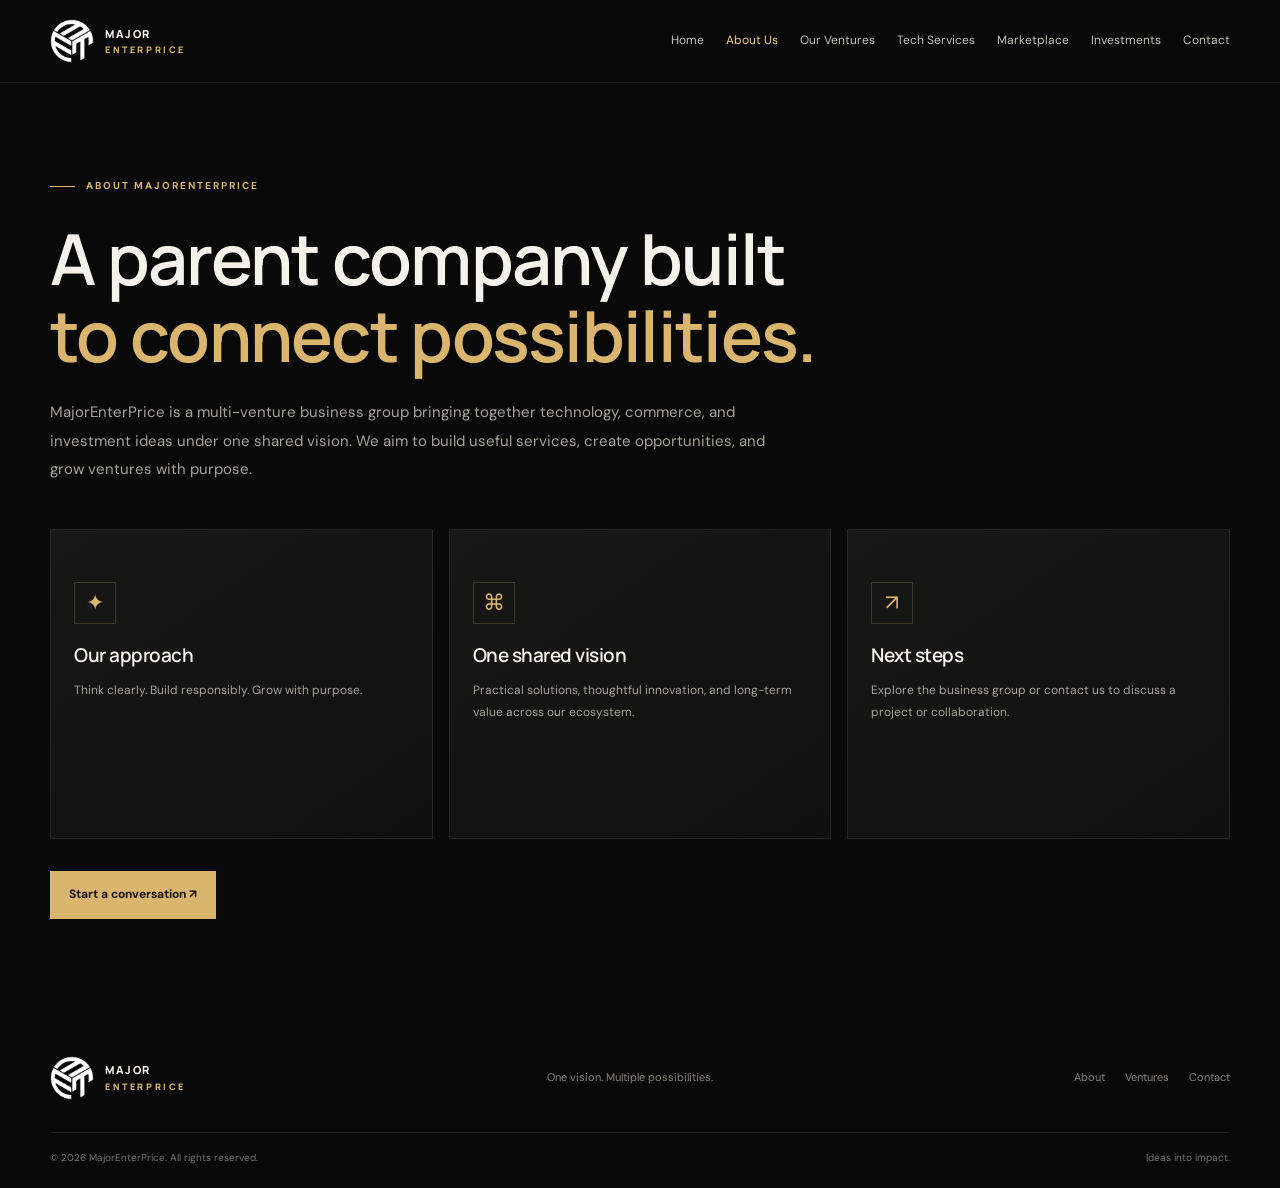
==== about.html @ 290b6eb0 "Initial commit: MajorEnterPrice website with logo" ====
<!doctype html><html lang="en"><head><meta charset="utf-8"><meta name="viewport" content="width=device-width, initial-scale=1"><title>About | MajorEnterPrice</title><link rel="icon" type="image/png" href="assets/images/favicon.png"><link rel="apple-touch-icon" href="assets/images/apple-touch-icon.png"><link rel="stylesheet" href="css/style.css"><script src="js/main.js" defer></script></head><body><header class="site-header"><div class="container nav-wrap"><a class="brand" href="index.html"><img class="brand-logo" src="assets/images/logo.png" alt="MajorEnterPrice logo" width="44" height="44"><span class="brand-name">MAJOR<span>ENTERPRICE</span></span></a><button class="menu-toggle" aria-label="Open navigation" aria-expanded="false"><i></i><i></i><i></i></button><nav class="main-nav"><a  href="index.html">Home</a><a class="active" href="about.html">About Us</a><a  href="ventures.html">Our Ventures</a><a  href="tech-services.html">Tech Services</a><a  href="marketplace.html">Marketplace</a><a  href="investments.html">Investments</a><a  href="contact.html">Contact</a></nav></div></header><main><section class="section inner-page"><div class="container"><p class="eyebrow"><span></span>ABOUT MAJORENTERPRICE</p><h1>A parent company built<br><em>to connect possibilities.</em></h1><p class="page-desc">MajorEnterPrice is a multi-venture business group bringing together technology, commerce, and investment ideas under one shared vision. We aim to build useful services, create opportunities, and grow ventures with purpose.</p><div class="venture-grid subgrid"><article class="venture-card"><div class="symbol">✦</div><h3>Our approach</h3><p>Think clearly. Build responsibly. Grow with purpose.</p></article><article class="venture-card"><div class="symbol">⌘</div><h3>One shared vision</h3><p>Practical solutions, thoughtful innovation, and long-term value across our ecosystem.</p></article><article class="venture-card"><div class="symbol">↗</div><h3>Next steps</h3><p>Explore the business group or contact us to discuss a project or collaboration.</p></article></div><div class="page-cta"><a class="button button-gold" href="contact.html">Start a conversation ↗</a></div></div></section></main><footer class="site-footer"><div class="container footer-top"><a class="brand" href="index.html"><img class="brand-logo" src="assets/images/logo.png" alt="MajorEnterPrice logo" width="44" height="44"><span class="brand-name">MAJOR<span>ENTERPRICE</span></span></a><p>One vision. Multiple possibilities.</p><div class="footer-links"><a href="about.html">About</a><a href="ventures.html">Ventures</a><a href="contact.html">Contact</a></div></div><div class="container footer-bottom"><span>© <span id="year"></span> MajorEnterPrice. All rights reserved.</span><span>Ideas into impact.</span></div></footer></body></html>
---- css/style.css ----
@import url('https://fonts.googleapis.com/css2?family=DM+Sans:wght@400;500;600;700&family=Manrope:wght@400;500;600;700;800&display=swap');
:root{--bg:#090909;--panel:#111110;--gold:#d9b56d;--bright:#f0d18b;--text:#f5f2eb;--muted:#a6a39a;--line:rgba(232,207,151,.18);--max:1180px}
*{box-sizing:border-box;margin:0;padding:0}html{scroll-behavior:smooth}body{background:var(--bg);color:var(--text);font-family:'DM Sans',sans-serif;line-height:1.6}a{color:inherit;text-decoration:none}.container{width:min(var(--max),calc(100% - 48px));margin:auto}
.site-header{position:sticky;top:0;z-index:10;background:rgba(9,9,9,.9);backdrop-filter:blur(16px);border-bottom:1px solid #ffffff12}.nav-wrap{height:82px;display:flex;align-items:center;justify-content:space-between;gap:24px}.brand{display:flex;align-items:center;gap:11px;flex-shrink:0}.brand-mark{font:800 25px Manrope,sans-serif;letter-spacing:-2px}.brand-mark span{color:var(--gold)}.brand-name{font:800 11px Manrope,sans-serif;letter-spacing:1.6px;line-height:1.3}.brand-name span{display:block;color:var(--gold);font-size:9px;letter-spacing:2.6px;margin-top:3px}.main-nav{display:flex;align-items:center;gap:22px;font-size:12px;color:#c5c2b9}.main-nav a:hover,.main-nav .active{color:var(--bright)}.nav-contact{border:1px solid var(--line);padding:10px 14px;color:var(--text)}.menu-toggle{display:none}
.hero{position:relative;overflow:hidden;border-bottom:1px solid #ffffff0d}.hero-grid{position:relative;display:grid;grid-template-columns:1.05fr .95fr;align-items:center;gap:20px;padding-top:70px;padding-bottom:45px}.hero-copy{max-width:620px}.eyebrow{display:flex;align-items:center;gap:11px;color:var(--gold);font-size:10px;font-weight:700;letter-spacing:2px}.eyebrow>span{display:inline-block;width:25px;height:1px;background:var(--gold)}h1,h2,h3{font-family:Manrope,sans-serif;letter-spacing:-1.7px}h1{font-size:clamp(44px,5.5vw,72px);line-height:1.09;font-weight:600;margin:26px 0 24px}h1 em,h2 em{font-style:normal;color:var(--gold)}.hero-intro{max-width:510px;color:#b5b2aa;font-size:15px;line-height:1.9}.hero-actions{display:flex;align-items:center;gap:27px;flex-wrap:wrap;margin-top:32px}.button{min-height:48px;display:inline-flex;align-items:center;justify-content:center;gap:24px;padding:0 19px;font-size:12px;font-weight:700;transition:.2s}.button:hover{transform:translateY(-2px)}.button-gold{background:var(--gold);color:#17130a}.button-gold:hover{background:var(--bright)}.button b,.text-link b{font-size:17px}.text-link{font-size:12px;font-weight:600;color:#e3dfd5}.text-link b{color:var(--gold);margin-left:8px}.hero-proof{display:flex;align-items:center;gap:13px;margin-top:58px}.hero-proof>span{width:36px;height:36px;border:1px solid var(--line);display:grid;place-items:center;color:var(--gold);font-size:17px}.hero-proof p{font-size:12px}.hero-proof small{color:var(--muted);font-size:11px}.hero-art{position:relative;min-height:440px;display:grid;place-items:center}.hero-art:before{content:'';position:absolute;width:310px;height:310px;border-radius:50%;background:#c5972e19;filter:blur(65px)}.orbit{position:absolute;border:1px solid #dab46759;border-radius:50%;transform:rotate(-27deg)}.outer{width:360px;height:360px}.inner{width:255px;height:255px;transform:rotate(40deg);border-color:#dab46740}.core{position:relative;z-index:1;width:150px;height:150px;display:grid;place-items:center;border:1px solid var(--gold);background:linear-gradient(145deg,#292217,#0a0a09 72%);box-shadow:0 0 75px #d3a64d1f;transform:rotate(45deg);font:800 48px Manrope,sans-serif;letter-spacing:-6px;color:var(--gold)}.core:first-letter{transform:rotate(-45deg)}.core i{position:absolute;right:-8px;top:-8px;width:17px;height:17px;background:var(--gold);border:4px solid var(--bg);border-radius:50%}.art-label{position:absolute;font-size:9px;letter-spacing:2px;color:#e4d4ad}.art-label.top{top:45px;right:18px}.art-label.bottom{bottom:43px;left:6px}.art-label b{margin-left:12px;color:var(--gold)}.spark{position:absolute;width:8px;height:8px;border:1px solid var(--gold);transform:rotate(45deg)}.s1{top:112px;left:70px}.s2{bottom:115px;right:48px}.glow{position:absolute;width:240px;height:240px;left:28%;top:-70px;border-radius:50%;background:#b8892e12;filter:blur(80px)}.hero-bottom{display:flex;align-items:center;gap:18px;padding-bottom:23px;color:#79776f;font-size:9px;letter-spacing:2px}.hero-bottom i{height:1px;background:#ffffff20;flex:1}
.section{padding:105px 0}.intro-grid{display:grid;grid-template-columns:1fr 1fr;gap:90px}h2{font-size:clamp(34px,4vw,49px);line-height:1.17;font-weight:600;margin-top:22px}.intro-text{padding-top:29px}.intro-text p,.body-copy{font-size:13px;color:var(--muted);line-height:1.9;margin-bottom:19px}.intro-text .lead{font-size:17px;color:#e2dfd6;line-height:1.8}.intro-text .text-link{display:inline-block;margin-top:9px}.ventures{background:#0e0e0d;border-block:1px solid #ffffff0a}.section-heading{display:flex;justify-content:space-between;align-items:flex-end;gap:25px;margin-bottom:43px}.section-heading>.text-link{margin-bottom:8px}.venture-grid{display:grid;grid-template-columns:repeat(3,1fr);gap:16px}.venture-card{min-height:310px;padding:25px 23px 22px;background:linear-gradient(145deg,#171715,#10100f);border:1px solid #ffffff14;display:flex;flex-direction:column;transition:.25s}.venture-card:hover{border-color:#d9b56d8c;transform:translateY(-4px)}.card-top{display:flex;justify-content:space-between;color:#8f8c83;font-size:9px;letter-spacing:1.4px}.card-top b{color:var(--gold);font-size:17px}.symbol{margin:27px 0 16px;width:42px;height:42px;border:1px solid var(--line);display:grid;place-items:center;color:var(--gold);font-size:22px}.venture-card h3{font-size:19px;letter-spacing:-.5px;font-weight:600;margin-bottom:10px}.venture-card p{color:var(--muted);font-size:12px;line-height:1.8}.card-link{display:flex;justify-content:space-between;margin-top:auto;padding-top:25px;font-size:11px;color:#e7dfcc}.card-link b{color:var(--gold);font-size:17px;font-weight:400}.note{font-size:10px;color:#77756e;line-height:1.7;margin-top:19px;max-width:850px}.statement{background:linear-gradient(110deg,#17140d,#0e0e0c 60%);border-block:1px solid var(--line);padding:75px 0}.statement .container{max-width:900px}.quote{font:65px Georgia,serif;line-height:.8;color:var(--gold)}.statement p{font:600 clamp(24px,3.5vw,39px)/1.45 Manrope,sans-serif;letter-spacing:-1px;margin:14px 0 36px}.statement p em{color:#b9b4a6}.statement-foot{display:flex;align-items:center;gap:16px;font-size:9px;letter-spacing:1.8px;color:#8e897d}.statement-foot i{height:1px;width:70px;background:var(--gold);opacity:.6}.services-grid{display:grid;grid-template-columns:.9fr 1.1fr;gap:95px}.body-copy{max-width:410px;margin:23px 0 27px}.button-outline{border:1px solid var(--line);color:var(--text)}.button-outline b{color:var(--gold)}.service-list{border-top:1px solid var(--line)}.service-list a{display:grid;grid-template-columns:38px 1fr 20px;align-items:center;gap:12px;min-height:59px;border-bottom:1px solid var(--line);font-size:13px;transition:.2s}.service-list a:hover{padding-left:8px;color:var(--bright)}.service-list a span{color:#77746c;font-size:10px}.service-list a b{font-size:16px;color:var(--gold);font-weight:400}.cta{padding:66px 0;background:#17140d;border-top:1px solid var(--line)}.cta-inner{display:flex;align-items:center;justify-content:space-between;gap:30px}.cta h2{font-size:36px;margin-top:15px}.cta-inner>div>p:last-child{font-size:12px;color:var(--muted);margin-top:11px}.site-footer{background:#080808}.footer-top{display:flex;align-items:center;justify-content:space-between;gap:25px;padding:32px 0;border-bottom:1px solid #ffffff17}.footer-top>p,.footer-links{font-size:11px;color:#88857c}.footer-links{display:flex;gap:20px}.footer-links a:hover{color:var(--gold)}.footer-bottom{display:flex;justify-content:space-between;padding:17px 0 22px;color:#77746d;font-size:10px}
@media(max-width:1050px){.main-nav{gap:12px;font-size:11px}.nav-wrap{gap:14px}.brand-name{font-size:10px}.hero-art{transform:scale(.9)}.services-grid{gap:50px}}
@media(max-width:850px){.menu-toggle{display:flex;flex-direction:column;gap:5px;padding:10px;background:none;border:0;cursor:pointer}.menu-toggle i{width:23px;height:2px;background:var(--gold);display:block}.main-nav{display:none;position:absolute;top:81px;left:0;right:0;background:#0c0c0b;border-bottom:1px solid var(--line);padding:18px 24px 24px;flex-direction:column;align-items:stretch;gap:0}.main-nav.open{display:flex}.main-nav a{padding:12px 0;border-bottom:1px solid #ffffff0f}.main-nav .nav-contact{margin-top:12px;padding:12px}.hero-grid{grid-template-columns:1fr;padding-top:62px}.hero-art{min-height:350px;transform:none}.intro-grid,.services-grid{grid-template-columns:1fr;gap:24px}.intro-text{padding-top:0}.venture-grid{grid-template-columns:1fr 1fr}.services-grid{gap:45px}.section{padding:78px 0}}
@media(max-width:560px){.container{width:calc(100% - 36px)}.nav-wrap{height:72px}.main-nav{top:71px}.brand-mark{font-size:23px}.brand-name{font-size:9px}.brand-name span{font-size:8px}.hero-grid{padding-top:49px;padding-bottom:24px}.hero-intro{font-size:13px}.hero-actions{align-items:flex-start;flex-direction:column;gap:19px}.hero-proof{margin-top:38px}.hero-art{min-height:300px}.outer{width:260px;height:260px}.inner{width:190px;height:190px}.core{width:120px;height:120px;font-size:39px}.art-label.top{right:0;top:24px}.art-label.bottom{left:0;bottom:24px}.s1{left:15px}.s2{right:15px}.hero-bottom{font-size:8px;gap:9px;letter-spacing:1px}.section{padding:66px 0}h2{font-size:34px}.section-heading{align-items:flex-start;flex-direction:column}.venture-grid{grid-template-columns:1fr}.venture-card{min-height:280px}.statement{padding:57px 0}.statement-foot{font-size:8px;letter-spacing:1px;gap:10px}.statement-foot i{width:35px}.cta-inner{align-items:flex-start;flex-direction:column}.cta h2{font-size:32px}.footer-top{align-items:flex-start;flex-direction:column}.footer-links{flex-wrap:wrap}.footer-bottom{font-size:9px;gap:15px;flex-wrap:wrap}}

.inner-page{min-height:68vh;padding-top:95px}.inner-page h1{max-width:850px}.page-desc{max-width:730px;color:var(--muted);line-height:1.9;font-size:15px;margin-top:25px}.subgrid{margin-top:45px}.page-cta{margin-top:32px}.contact-form{max-width:640px;margin-top:40px;display:flex;flex-direction:column;gap:10px;background:#111110;border:1px solid var(--line);padding:25px}.contact-form label{font-size:11px;color:#d7d1c4;margin-top:5px}.contact-form input,.contact-form textarea{width:100%;border:1px solid #ffffff20;background:#090909;color:var(--text);padding:13px;font:inherit;font-size:12px}.contact-form button{border:0;margin-top:10px;align-self:flex-start;cursor:pointer}

/* Brand logo */
.brand-logo{width:44px;height:44px;object-fit:contain;display:block}
@media(max-width:560px){.brand-logo{width:38px;height:38px}}
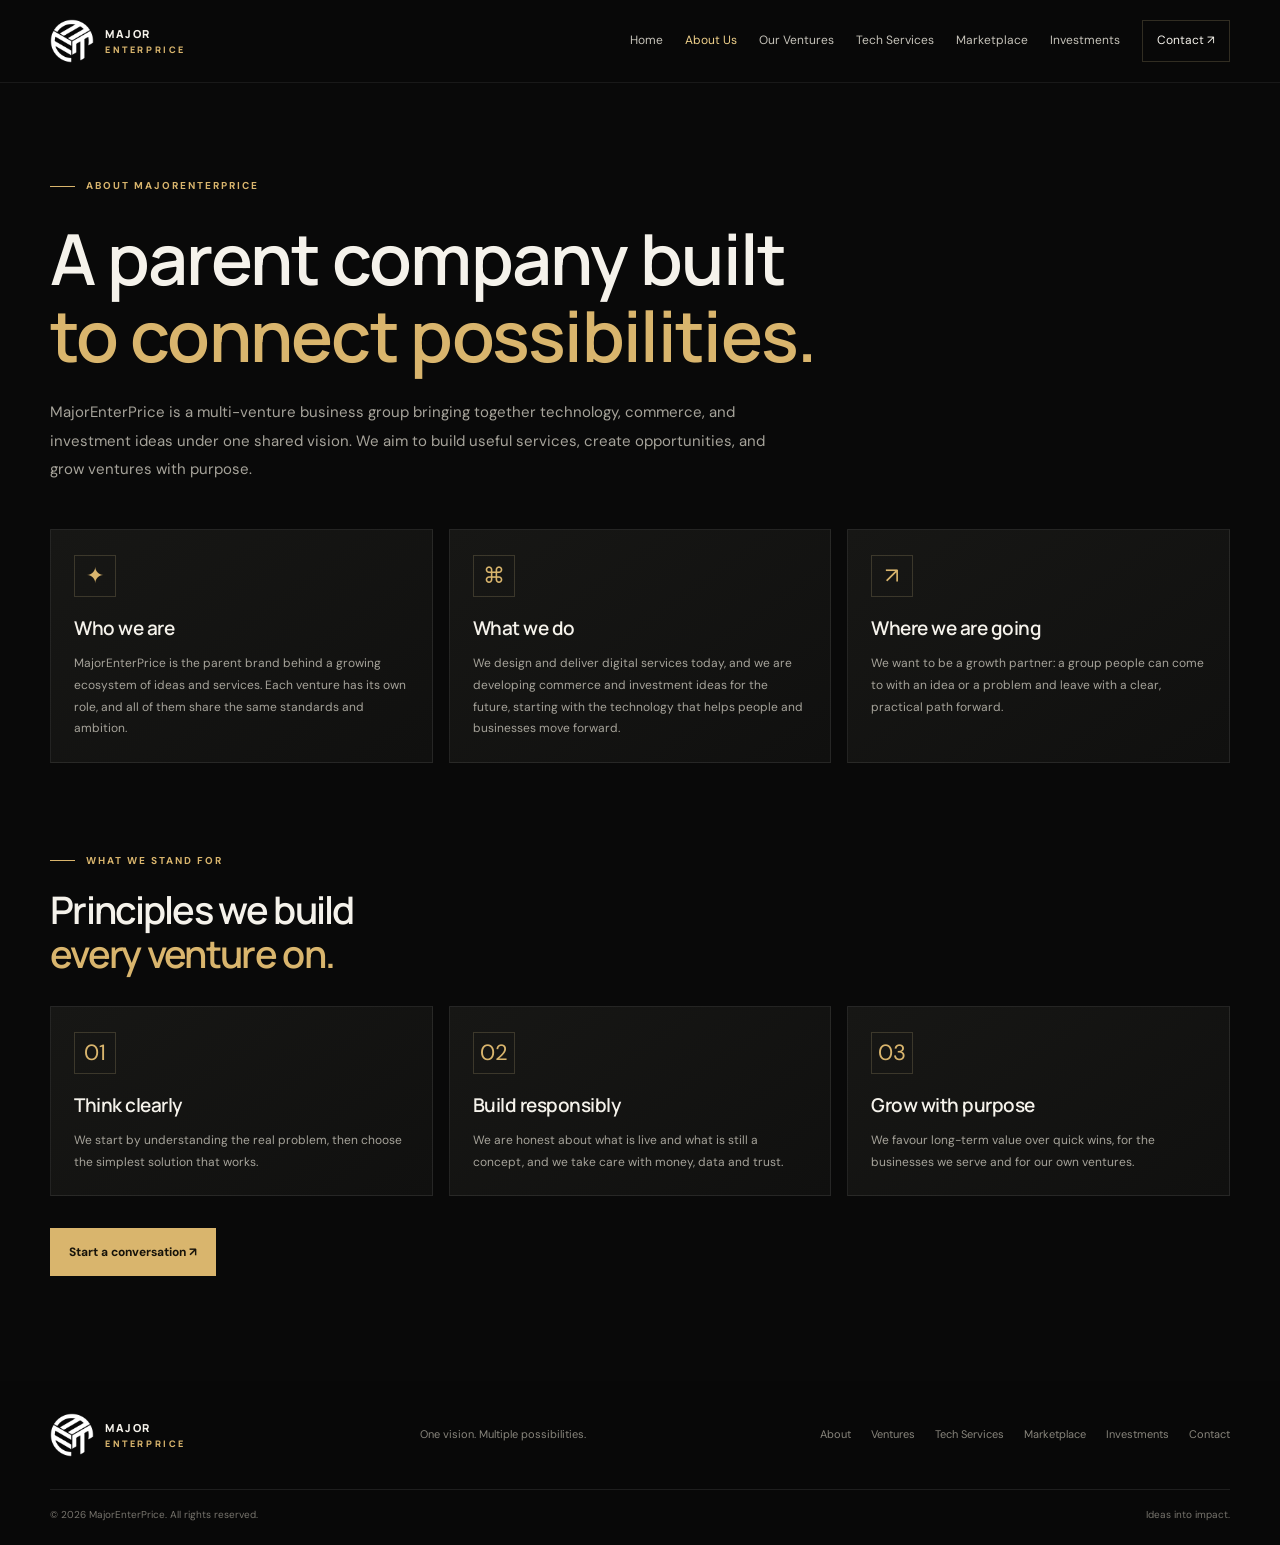
==== commit 5a81a960: "Add real page content and consistent navigation" ====
--- a/about.html
+++ b/about.html
@@ -1 +1,22 @@
-<!doctype html><html lang="en"><head><meta charset="utf-8"><meta name="viewport" content="width=device-width, initial-scale=1"><title>About | MajorEnterPrice</title><link rel="icon" type="image/png" href="assets/images/favicon.png"><link rel="apple-touch-icon" href="assets/images/apple-touch-icon.png"><link rel="stylesheet" href="css/style.css"><script src="js/main.js" defer></script></head><body><header class="site-header"><div class="container nav-wrap"><a class="brand" href="index.html"><img class="brand-logo" src="assets/images/logo.png" alt="MajorEnterPrice logo" width="44" height="44"><span class="brand-name">MAJOR<span>ENTERPRICE</span></span></a><button class="menu-toggle" aria-label="Open navigation" aria-expanded="false"><i></i><i></i><i></i></button><nav class="main-nav"><a  href="index.html">Home</a><a class="active" href="about.html">About Us</a><a  href="ventures.html">Our Ventures</a><a  href="tech-services.html">Tech Services</a><a  href="marketplace.html">Marketplace</a><a  href="investments.html">Investments</a><a  href="contact.html">Contact</a></nav></div></header><main><section class="section inner-page"><div class="container"><p class="eyebrow"><span></span>ABOUT MAJORENTERPRICE</p><h1>A parent company built<br><em>to connect possibilities.</em></h1><p class="page-desc">MajorEnterPrice is a multi-venture business group bringing together technology, commerce, and investment ideas under one shared vision. We aim to build useful services, create opportunities, and grow ventures with purpose.</p><div class="venture-grid subgrid"><article class="venture-card"><div class="symbol">✦</div><h3>Our approach</h3><p>Think clearly. Build responsibly. Grow with purpose.</p></article><article class="venture-card"><div class="symbol">⌘</div><h3>One shared vision</h3><p>Practical solutions, thoughtful innovation, and long-term value across our ecosystem.</p></article><article class="venture-card"><div class="symbol">↗</div><h3>Next steps</h3><p>Explore the business group or contact us to discuss a project or collaboration.</p></article></div><div class="page-cta"><a class="button button-gold" href="contact.html">Start a conversation ↗</a></div></div></section></main><footer class="site-footer"><div class="container footer-top"><a class="brand" href="index.html"><img class="brand-logo" src="assets/images/logo.png" alt="MajorEnterPrice logo" width="44" height="44"><span class="brand-name">MAJOR<span>ENTERPRICE</span></span></a><p>One vision. Multiple possibilities.</p><div class="footer-links"><a href="about.html">About</a><a href="ventures.html">Ventures</a><a href="contact.html">Contact</a></div></div><div class="container footer-bottom"><span>© <span id="year"></span> MajorEnterPrice. All rights reserved.</span><span>Ideas into impact.</span></div></footer></body></html>+<!doctype html>
+<html lang="en">
+<head>
+<meta charset="utf-8">
+<meta name="viewport" content="width=device-width, initial-scale=1">
+<meta name="description" content="MajorEnterPrice is a multi-venture business group bringing together technology, commerce and investment ideas under one shared vision.">
+<title>About | MajorEnterPrice</title>
+<link rel="icon" type="image/png" href="assets/images/favicon.png"><link rel="apple-touch-icon" href="assets/images/apple-touch-icon.png">
+<link rel="stylesheet" href="css/style.css">
+<script src="js/main.js" defer></script>
+</head>
+<body>
+<header class="site-header"><div class="container nav-wrap"><a class="brand" href="index.html"><img class="brand-logo" src="assets/images/logo.png" alt="MajorEnterPrice logo" width="44" height="44"><span class="brand-name">MAJOR<span>ENTERPRICE</span></span></a><button class="menu-toggle" aria-label="Open navigation" aria-expanded="false"><i></i><i></i><i></i></button><nav class="main-nav" aria-label="Main navigation"><a href="index.html">Home</a><a class="active" href="about.html">About Us</a><a href="ventures.html">Our Ventures</a><a href="tech-services.html">Tech Services</a><a href="marketplace.html">Marketplace</a><a href="investments.html">Investments</a><a class="nav-contact" href="contact.html">Contact ↗</a></nav></div></header>
+<main><section class="section inner-page"><div class="container">
+<p class="eyebrow"><span></span>ABOUT MAJORENTERPRICE</p>
+<h1>A parent company built<br><em>to connect possibilities.</em></h1>
+<p class="page-desc">MajorEnterPrice is a multi-venture business group bringing together technology, commerce, and investment ideas under one shared vision. We aim to build useful services, create opportunities, and grow ventures with purpose.</p>
+<div class="venture-grid subgrid"><article class="venture-card compact"><div class="symbol">✦</div><h3>Who we are</h3><p>MajorEnterPrice is the parent brand behind a growing ecosystem of ideas and services. Each venture has its own role, and all of them share the same standards and ambition.</p></article><article class="venture-card compact"><div class="symbol">⌘</div><h3>What we do</h3><p>We design and deliver digital services today, and we are developing commerce and investment ideas for the future, starting with the technology that helps people and businesses move forward.</p></article><article class="venture-card compact"><div class="symbol">↗</div><h3>Where we are going</h3><p>We want to be a growth partner: a group people can come to with an idea or a problem and leave with a clear, practical path forward.</p></article></div><p class="eyebrow sub-eyebrow"><span></span>WHAT WE STAND FOR</p><h2 class="sub-h">Principles we build<br><em>every venture on.</em></h2><div class="venture-grid subgrid"><article class="venture-card compact"><div class="symbol">01</div><h3>Think clearly</h3><p>We start by understanding the real problem, then choose the simplest solution that works.</p></article><article class="venture-card compact"><div class="symbol">02</div><h3>Build responsibly</h3><p>We are honest about what is live and what is still a concept, and we take care with money, data and trust.</p></article><article class="venture-card compact"><div class="symbol">03</div><h3>Grow with purpose</h3><p>We favour long-term value over quick wins, for the businesses we serve and for our own ventures.</p></article></div>
+<div class="page-cta"><a class="button button-gold" href="contact.html">Start a conversation ↗</a></div>
+</div></section></main>
+<footer class="site-footer"><div class="container footer-top"><a class="brand" href="index.html"><img class="brand-logo" src="assets/images/logo.png" alt="MajorEnterPrice logo" width="44" height="44"><span class="brand-name">MAJOR<span>ENTERPRICE</span></span></a><p>One vision. Multiple possibilities.</p><div class="footer-links"><a href="about.html">About</a><a href="ventures.html">Ventures</a><a href="tech-services.html">Tech Services</a><a href="marketplace.html">Marketplace</a><a href="investments.html">Investments</a><a href="contact.html">Contact</a></div></div><div class="container footer-bottom"><span>© <span id="year"></span> MajorEnterPrice. All rights reserved.</span><span>Ideas into impact.</span></div></footer>
+</body></html>
--- a/css/style.css
+++ b/css/style.css
@@ -13,3 +13,29 @@
 /* Brand logo */
 .brand-logo{width:44px;height:44px;object-fit:contain;display:block}
 @media(max-width:560px){.brand-logo{width:38px;height:38px}}
+
+/* Hero logo (replaces the old ME monogram) */
+.hero-logo{position:relative;z-index:1;width:190px;height:190px;display:grid;place-items:center;border-radius:50%;background:radial-gradient(circle at 50% 40%,#1c1810,#090909 72%);box-shadow:0 0 0 1px var(--gold),0 0 75px #d3a64d26}
+.hero-logo img{width:78%;height:78%;object-fit:contain;display:block}
+.hero-logo i{position:absolute;right:8px;top:8px;width:17px;height:17px;background:var(--gold);border:4px solid var(--bg);border-radius:50%}
+@media(max-width:560px){.hero-logo{width:150px;height:150px}}
+
+/* Contact form feedback */
+.hp-field{position:absolute;left:-9999px;width:1px;height:1px;overflow:hidden}
+.form-status{font-size:12px;min-height:18px;margin-top:6px;color:var(--muted)}
+.form-status.success{color:#8fd19e}
+.form-status.error{color:#e8836f}
+.form-status.pending{color:var(--gold)}
+.contact-form button:disabled{opacity:.6;cursor:not-allowed}
+
+/* Inner-page content blocks */
+.venture-card.compact{min-height:auto}
+.venture-card.compact .symbol{margin-top:0}
+.sub-eyebrow{margin-top:90px}
+.sub-h{font-size:clamp(26px,3.2vw,38px);margin:18px 0 0}
+.sub-h+.subgrid,.sub-h+.page-desc{margin-top:30px}
+.inner-page .note{margin-top:24px}
+.notice{margin-top:24px;padding:24px;border:1px solid var(--line);background:#14120c}
+.notice h3{font-size:17px;letter-spacing:-.4px;color:var(--bright);margin-bottom:8px}
+.notice p{font-size:13px;color:var(--muted);line-height:1.8}
+@media(max-width:850px){.subgrid.venture-grid{grid-template-columns:1fr}}
